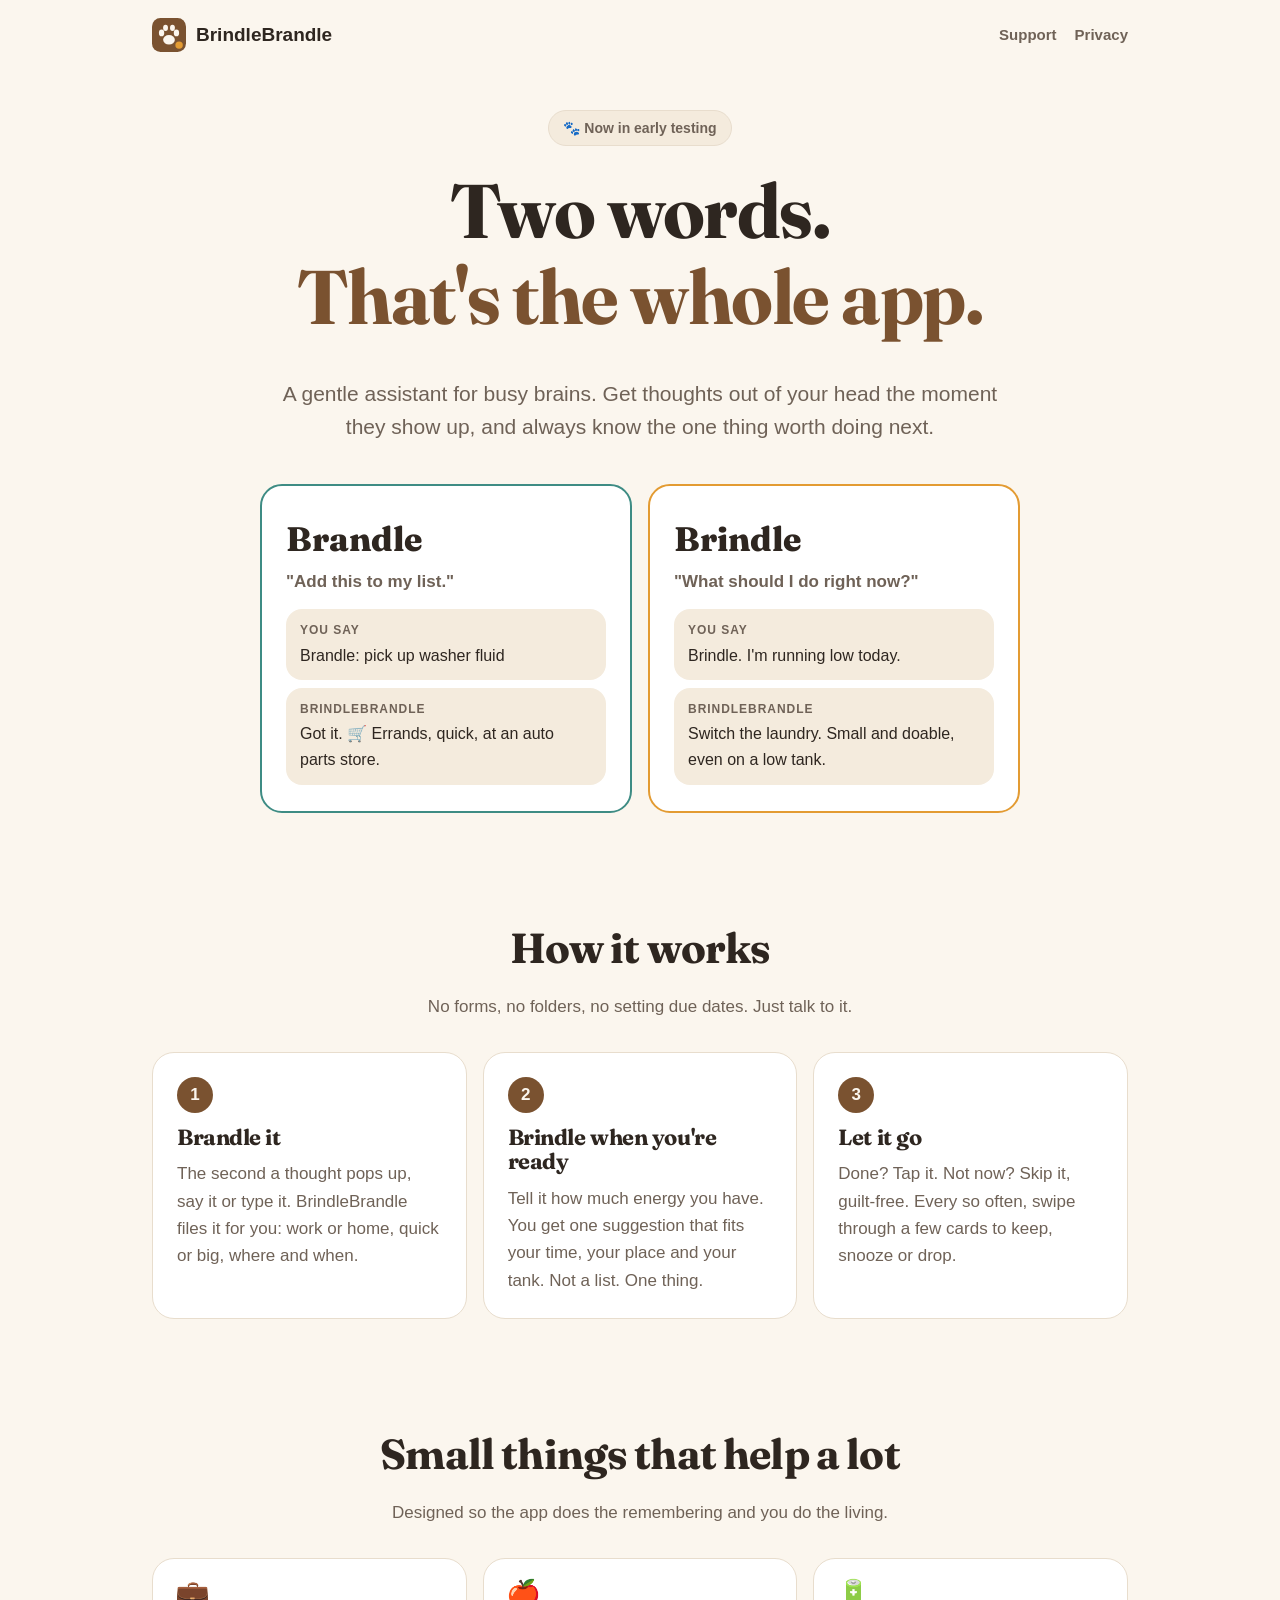
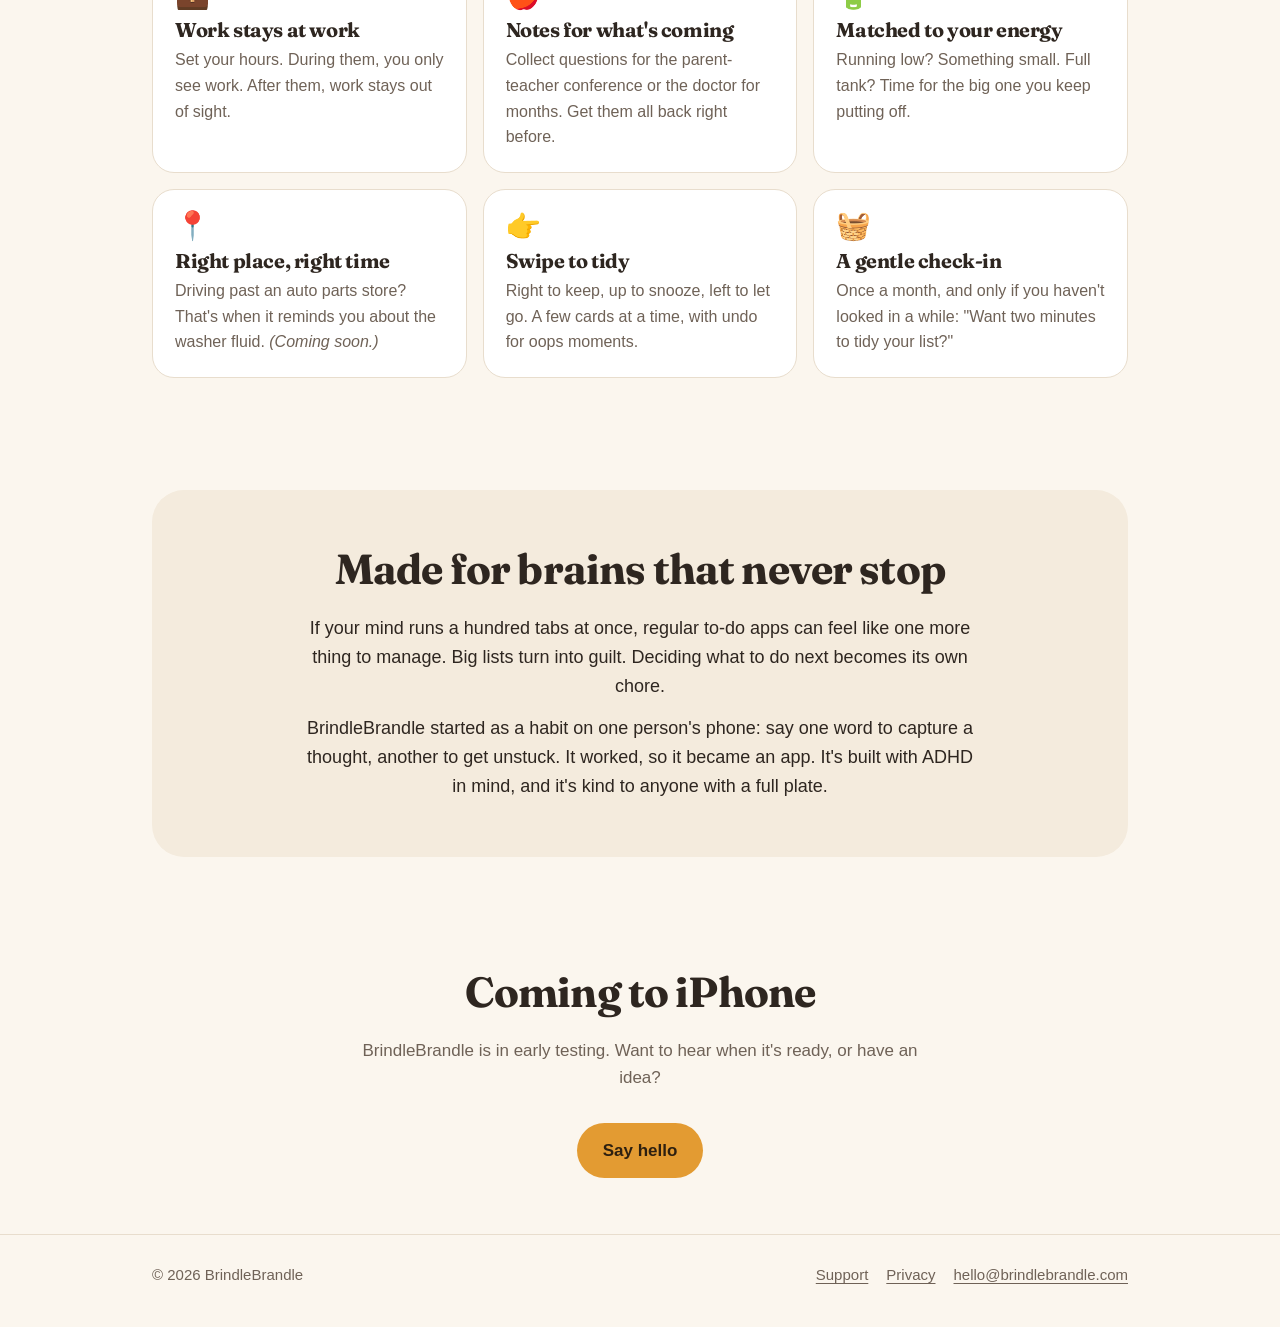
==== index.html @ 0b65d73f "BrindleBrandle website: home, privacy policy and support pages Co-Authored-By: Claude Opus 5.5 <nore" ====
<!doctype html>
<html lang="en">
<head>
  <meta charset="utf-8">
  <meta name="viewport" content="width=device-width, initial-scale=1">
  <title>BrindleBrandle</title>
  <meta name="description" content="A gentle assistant for busy brains. Say Brandle to add a thought. Say Brindle to get one thing to do right now.">
  <meta property="og:title" content="BrindleBrandle">
  <meta property="og:description" content="Say Brandle to add a thought. Say Brindle to get one thing to do right now.">
  <meta property="og:url" content="https://brindlebrandle.com/">
  <meta name="theme-color" content="#7A5230">
  <link rel="icon" href="favicon.svg" type="image/svg+xml">
  <link rel="preconnect" href="https://fonts.googleapis.com">
  <link rel="preconnect" href="https://fonts.gstatic.com" crossorigin>
  <link href="https://fonts.googleapis.com/css2?family=Fraunces:opsz,wght@9..144,700;9..144,800&display=swap" rel="stylesheet">
  <link rel="stylesheet" href="style.css">
</head>
<body>
  <header class="site-header">
    <div class="wrap">
      <a class="logo" href="./"><img src="favicon.svg" alt="">BrindleBrandle</a>
      <nav class="nav" aria-label="Main">
        <a href="support.html">Support</a>
        <a href="privacy.html">Privacy</a>
      </nav>
    </div>
  </header>

  <main>
    <div class="wrap hero">
      <span class="eyebrow">🐾 Now in early testing</span>
      <h1>Two words.<br><em>That's the whole app.</em></h1>
      <p class="lede">A gentle assistant for busy brains. Get thoughts out of your head the moment they show up, and always know the one thing worth doing next.</p>

      <div class="duo">
        <div class="word brandle">
          <p class="say">Brandle</p>
          <p class="means">"Add this to my list."</p>
          <div class="bubble"><strong>YOU SAY</strong>Brandle: pick up washer fluid</div>
          <div class="bubble" style="margin-top:8px"><strong>BRINDLEBRANDLE</strong>Got it. 🛒 Errands, quick, at an auto parts store.</div>
        </div>
        <div class="word brindle">
          <p class="say">Brindle</p>
          <p class="means">"What should I do right now?"</p>
          <div class="bubble"><strong>YOU SAY</strong>Brindle. I'm running low today.</div>
          <div class="bubble" style="margin-top:8px"><strong>BRINDLEBRANDLE</strong>Switch the laundry. Small and doable, even on a low tank.</div>
        </div>
      </div>
    </div>

    <section>
      <div class="wrap">
        <h2 class="section-title">How it works</h2>
        <p class="section-sub">No forms, no folders, no setting due dates. Just talk to it.</p>
        <div class="steps">
          <div class="step">
            <h3>Brandle it</h3>
            <p>The second a thought pops up, say it or type it. BrindleBrandle files it for you: work or home, quick or big, where and when.</p>
          </div>
          <div class="step">
            <h3>Brindle when you're ready</h3>
            <p>Tell it how much energy you have. You get one suggestion that fits your time, your place and your tank. Not a list. One thing.</p>
          </div>
          <div class="step">
            <h3>Let it go</h3>
            <p>Done? Tap it. Not now? Skip it, guilt-free. Every so often, swipe through a few cards to keep, snooze or drop.</p>
          </div>
        </div>
      </div>
    </section>

    <section>
      <div class="wrap">
        <h2 class="section-title">Small things that help a lot</h2>
        <p class="section-sub">Designed so the app does the remembering and you do the living.</p>
        <div class="features">
          <div class="feature">
            <span class="icon" aria-hidden="true">💼</span>
            <h3>Work stays at work</h3>
            <p>Set your hours. During them, you only see work. After them, work stays out of sight.</p>
          </div>
          <div class="feature">
            <span class="icon" aria-hidden="true">🍎</span>
            <h3>Notes for what's coming</h3>
            <p>Collect questions for the parent-teacher conference or the doctor for months. Get them all back right before.</p>
          </div>
          <div class="feature">
            <span class="icon" aria-hidden="true">🔋</span>
            <h3>Matched to your energy</h3>
            <p>Running low? Something small. Full tank? Time for the big one you keep putting off.</p>
          </div>
          <div class="feature">
            <span class="icon" aria-hidden="true">📍</span>
            <h3>Right place, right time</h3>
            <p>Driving past an auto parts store? That's when it reminds you about the washer fluid. <em>(Coming soon.)</em></p>
          </div>
          <div class="feature">
            <span class="icon" aria-hidden="true">👉</span>
            <h3>Swipe to tidy</h3>
            <p>Right to keep, up to snooze, left to let go. A few cards at a time, with undo for oops moments.</p>
          </div>
          <div class="feature">
            <span class="icon" aria-hidden="true">🧺</span>
            <h3>A gentle check-in</h3>
            <p>Once a month, and only if you haven't looked in a while: "Want two minutes to tidy your list?"</p>
          </div>
        </div>
      </div>
    </section>

    <section>
      <div class="wrap">
        <div class="why">
          <h2 class="section-title">Made for brains that never stop</h2>
          <p>If your mind runs a hundred tabs at once, regular to-do apps can feel like one more thing to manage. Big lists turn into guilt. Deciding what to do next becomes its own chore.</p>
          <p>BrindleBrandle started as a habit on one person's phone: say one word to capture a thought, another to get unstuck. It worked, so it became an app. It's built with ADHD in mind, and it's kind to anyone with a full plate.</p>
        </div>
      </div>
    </section>

    <section class="status">
      <div class="wrap">
        <h2 class="section-title">Coming to iPhone</h2>
        <p class="section-sub">BrindleBrandle is in early testing. Want to hear when it's ready, or have an idea?</p>
        <a class="pill" href="mailto:hello@brindlebrandle.com?subject=BrindleBrandle">Say hello</a>
      </div>
    </section>
  </main>

  <footer class="site-footer">
    <div class="wrap">
      <span>© 2026 BrindleBrandle</span>
      <nav aria-label="Footer">
        <a href="support.html">Support</a>
        <a href="privacy.html">Privacy</a>
        <a href="mailto:hello@brindlebrandle.com">hello@brindlebrandle.com</a>
      </nav>
    </div>
  </footer>
</body>
</html>
---- style.css ----
:root {
  --bg: #FBF6EE;
  --card: #FFFFFF;
  --card-alt: #F4EBDD;
  --ink: #2E2620;
  --soft: #6F6257;
  --line: #E8DDCD;
  --brindle: #7A5230;
  --accent: #E39B32;
  --accent-ink: #2E2010;
  --calm: #3E8C84;
  --radius: 22px;
  --max: 1040px;
  color-scheme: light;
}

@media (prefers-color-scheme: dark) {
  :root {
    --bg: #1A1613;
    --card: #26201B;
    --card-alt: #312922;
    --ink: #F3EBDF;
    --soft: #B3A594;
    --line: #3D342C;
    --brindle: #D2A274;
    --accent: #F0AE4A;
    --calm: #6CC0B6;
    color-scheme: dark;
  }
}

* { box-sizing: border-box; }

html { -webkit-text-size-adjust: 100%; }

body {
  margin: 0;
  background: var(--bg);
  color: var(--ink);
  font: 17px/1.6 ui-sans-serif, -apple-system, BlinkMacSystemFont, "Segoe UI", Roboto, sans-serif;
}

h1, h2, h3 {
  font-family: "Fraunces", Georgia, serif;
  line-height: 1.12;
  letter-spacing: -0.02em;
  margin: 0 0 0.5em;
}

a { color: var(--brindle); text-underline-offset: 3px; }
a:hover { color: var(--accent); }
:focus-visible { outline: 3px solid var(--accent); outline-offset: 3px; border-radius: 6px; }

.wrap { max-width: var(--max); margin: 0 auto; padding: 0 16px; }
@media (min-width: 700px) { .wrap { padding: 0 32px; } }

/* Header */
.site-header { padding: 18px 0; }
.site-header .wrap { display: flex; align-items: center; justify-content: space-between; gap: 16px; }
.logo { display: flex; align-items: center; gap: 10px; font-weight: 800; font-size: 19px; color: var(--ink); text-decoration: none; }
.logo img { width: 34px; height: 34px; }
.nav { display: flex; gap: 18px; font-size: 15px; }
.nav a { color: var(--soft); text-decoration: none; font-weight: 600; }
.nav a:hover, .nav a[aria-current="page"] { color: var(--ink); }

/* Hero */
.hero { padding-top: 40px; padding-bottom: 56px; text-align: center; }
.eyebrow {
  display: inline-block; padding: 6px 14px; border-radius: 999px;
  background: var(--card-alt); border: 1px solid var(--line);
  font-size: 14px; font-weight: 700; color: var(--soft); margin-bottom: 22px;
}
.hero h1 { font-size: clamp(42px, 9vw, 76px); }
.hero h1 em { font-style: normal; color: var(--brindle); }
.lede { font-size: clamp(18px, 2.4vw, 21px); color: var(--soft); max-width: 36em; margin: 0 auto; }

.duo { display: grid; gap: 16px; margin: 40px auto 0; max-width: 760px; }
@media (min-width: 640px) { .duo { grid-template-columns: 1fr 1fr; } }
.word {
  background: var(--card); border: 1px solid var(--line); border-radius: var(--radius);
  padding: 26px 24px; text-align: left;
}
.word .say { font-family: "Fraunces", Georgia, serif; font-size: 34px; font-weight: 800; margin: 0; }
.word .means { color: var(--soft); margin: 2px 0 14px; font-weight: 600; }
.bubble {
  background: var(--card-alt); border-radius: 16px; padding: 12px 14px; font-size: 16px;
}
.bubble strong { display: block; font-size: 12px; letter-spacing: 0.08em; color: var(--soft); margin-bottom: 2px; }
.word.brindle { border: 2px solid var(--accent); }
.word.brandle { border: 2px solid var(--calm); }

/* Sections */
section { padding: 56px 0; }
.section-title { text-align: center; font-size: clamp(30px, 5vw, 42px); }
.section-sub { text-align: center; color: var(--soft); max-width: 34em; margin: 0 auto 32px; }

.steps { display: grid; gap: 16px; counter-reset: step; }
@media (min-width: 760px) { .steps { grid-template-columns: repeat(3, 1fr); } }
.step { background: var(--card); border: 1px solid var(--line); border-radius: var(--radius); padding: 24px; }
.step::before {
  counter-increment: step; content: counter(step);
  display: grid; place-items: center; width: 36px; height: 36px; border-radius: 50%;
  background: var(--brindle); color: var(--bg); font-weight: 800; margin-bottom: 12px;
}
.step h3 { font-size: 22px; }
.step p { margin: 0; color: var(--soft); }

.features { display: grid; gap: 16px; }
@media (min-width: 640px) { .features { grid-template-columns: 1fr 1fr; } }
@media (min-width: 960px) { .features { grid-template-columns: repeat(3, 1fr); } }
.feature { background: var(--card); border: 1px solid var(--line); border-radius: var(--radius); padding: 22px; }
.feature .icon { font-size: 28px; line-height: 1; display: block; margin-bottom: 10px; }
.feature h3 { font-size: 20px; margin-bottom: 6px; }
.feature p { margin: 0; color: var(--soft); font-size: 16px; }

.why { background: var(--card-alt); border-radius: 32px; padding: 40px 24px; text-align: center; }
@media (min-width: 700px) { .why { padding: 56px; } }
.why p { max-width: 38em; margin: 0 auto 14px; font-size: 18px; }
.why p:last-child { margin-bottom: 0; }

.status { text-align: center; }
.pill {
  display: inline-block; background: var(--accent); color: var(--accent-ink);
  padding: 14px 26px; border-radius: 999px; font-weight: 800; text-decoration: none;
}
.pill:hover { color: var(--accent-ink); filter: brightness(1.05); }

/* Document pages */
.doc { max-width: 720px; padding: 24px 0 64px; }
.doc h1 { font-size: clamp(36px, 7vw, 52px); }
.doc h2 { font-size: 26px; margin-top: 1.6em; }
.doc .updated { color: var(--soft); margin-top: -0.4em; }
.doc .summary { background: var(--card); border: 1px solid var(--line); border-radius: var(--radius); padding: 18px 22px; }
.doc .summary ul { margin: 0; padding-left: 1.2em; }
.doc details { background: var(--card); border: 1px solid var(--line); border-radius: 16px; padding: 14px 18px; margin: 10px 0; }
.doc summary { font-weight: 700; cursor: pointer; }
.doc details p { margin: 10px 0 0; color: var(--soft); }

/* Footer */
.site-footer { border-top: 1px solid var(--line); padding: 28px 0 40px; color: var(--soft); font-size: 15px; }
.site-footer .wrap { display: flex; flex-wrap: wrap; justify-content: space-between; gap: 12px; }
.site-footer nav { display: flex; gap: 18px; }
.site-footer a { color: var(--soft); }
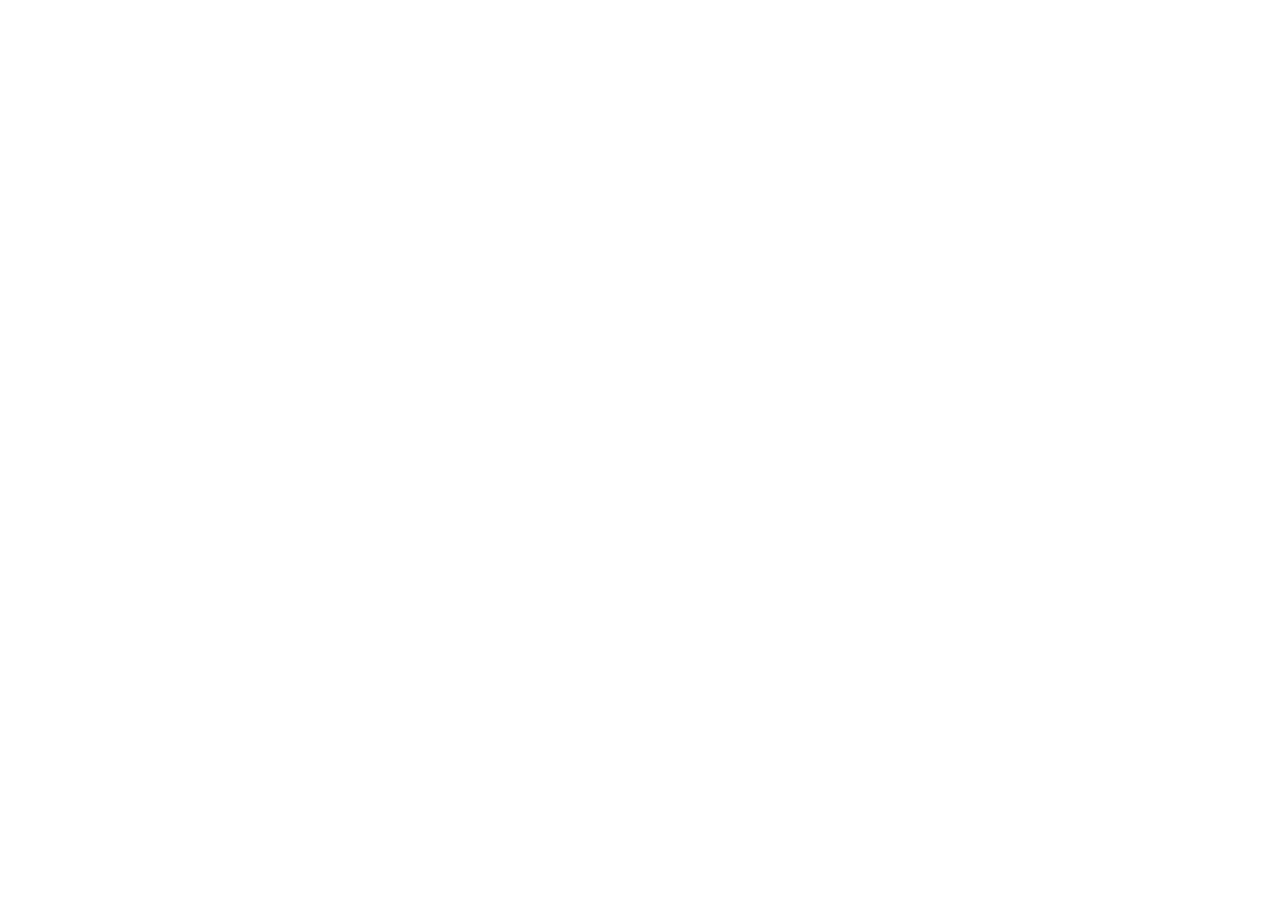
==== commit 5a3dfdff: "Redirect to remyanddoug.com: BrindleBrandle is now Remy & Doug Co-Authored-By: Claude Opus 5.5 <nore" ====
--- a/index.html
+++ b/index.html
@@ -3,139 +3,18 @@
 <head>
   <meta charset="utf-8">
   <meta name="viewport" content="width=device-width, initial-scale=1">
-  <title>BrindleBrandle</title>
-  <meta name="description" content="A gentle assistant for busy brains. Say Brandle to add a thought. Say Brindle to get one thing to do right now.">
-  <meta property="og:title" content="BrindleBrandle">
-  <meta property="og:description" content="Say Brandle to add a thought. Say Brindle to get one thing to do right now.">
-  <meta property="og:url" content="https://brindlebrandle.com/">
-  <meta name="theme-color" content="#7A5230">
-  <link rel="icon" href="favicon.svg" type="image/svg+xml">
-  <link rel="preconnect" href="https://fonts.googleapis.com">
-  <link rel="preconnect" href="https://fonts.gstatic.com" crossorigin>
-  <link href="https://fonts.googleapis.com/css2?family=Fraunces:opsz,wght@9..144,700;9..144,800&display=swap" rel="stylesheet">
-  <link rel="stylesheet" href="style.css">
+  <title>BrindleBrandle is now Remy &amp; Doug</title>
+  <meta name="robots" content="noindex">
+  <link rel="canonical" href="https://remyanddoug.com/">
+  <meta http-equiv="refresh" content="0; url=https://remyanddoug.com/">
+  <style>
+    :root { color-scheme: light dark; }
+    body { margin: 0; min-height: 100vh; display: grid; place-items: center; background: #FAFAF9; color: #1C1C1B; font: 300 18px/1.5 ui-sans-serif, -apple-system, sans-serif; text-align: center; padding: 16px; }
+    @media (prefers-color-scheme: dark) { body { background: #111111; color: #EDEDEA; } }
+    a { color: inherit; }
+  </style>
 </head>
 <body>
-  <header class="site-header">
-    <div class="wrap">
-      <a class="logo" href="./"><img src="favicon.svg" alt="">BrindleBrandle</a>
-      <nav class="nav" aria-label="Main">
-        <a href="support.html">Support</a>
-        <a href="privacy.html">Privacy</a>
-      </nav>
-    </div>
-  </header>
-
-  <main>
-    <div class="wrap hero">
-      <span class="eyebrow">🐾 Now in early testing</span>
-      <h1>Two words.<br><em>That's the whole app.</em></h1>
-      <p class="lede">A gentle assistant for busy brains. Get thoughts out of your head the moment they show up, and always know the one thing worth doing next.</p>
-
-      <div class="duo">
-        <div class="word brandle">
-          <p class="say">Brandle</p>
-          <p class="means">"Add this to my list."</p>
-          <div class="bubble"><strong>YOU SAY</strong>Brandle: pick up washer fluid</div>
-          <div class="bubble" style="margin-top:8px"><strong>BRINDLEBRANDLE</strong>Got it. 🛒 Errands, quick, at an auto parts store.</div>
-        </div>
-        <div class="word brindle">
-          <p class="say">Brindle</p>
-          <p class="means">"What should I do right now?"</p>
-          <div class="bubble"><strong>YOU SAY</strong>Brindle. I'm running low today.</div>
-          <div class="bubble" style="margin-top:8px"><strong>BRINDLEBRANDLE</strong>Switch the laundry. Small and doable, even on a low tank.</div>
-        </div>
-      </div>
-    </div>
-
-    <section>
-      <div class="wrap">
-        <h2 class="section-title">How it works</h2>
-        <p class="section-sub">No forms, no folders, no setting due dates. Just talk to it.</p>
-        <div class="steps">
-          <div class="step">
-            <h3>Brandle it</h3>
-            <p>The second a thought pops up, say it or type it. BrindleBrandle files it for you: work or home, quick or big, where and when.</p>
-          </div>
-          <div class="step">
-            <h3>Brindle when you're ready</h3>
-            <p>Tell it how much energy you have. You get one suggestion that fits your time, your place and your tank. Not a list. One thing.</p>
-          </div>
-          <div class="step">
-            <h3>Let it go</h3>
-            <p>Done? Tap it. Not now? Skip it, guilt-free. Every so often, swipe through a few cards to keep, snooze or drop.</p>
-          </div>
-        </div>
-      </div>
-    </section>
-
-    <section>
-      <div class="wrap">
-        <h2 class="section-title">Small things that help a lot</h2>
-        <p class="section-sub">Designed so the app does the remembering and you do the living.</p>
-        <div class="features">
-          <div class="feature">
-            <span class="icon" aria-hidden="true">💼</span>
-            <h3>Work stays at work</h3>
-            <p>Set your hours. During them, you only see work. After them, work stays out of sight.</p>
-          </div>
-          <div class="feature">
-            <span class="icon" aria-hidden="true">🍎</span>
-            <h3>Notes for what's coming</h3>
-            <p>Collect questions for the parent-teacher conference or the doctor for months. Get them all back right before.</p>
-          </div>
-          <div class="feature">
-            <span class="icon" aria-hidden="true">🔋</span>
-            <h3>Matched to your energy</h3>
-            <p>Running low? Something small. Full tank? Time for the big one you keep putting off.</p>
-          </div>
-          <div class="feature">
-            <span class="icon" aria-hidden="true">📍</span>
-            <h3>Right place, right time</h3>
-            <p>Driving past an auto parts store? That's when it reminds you about the washer fluid. <em>(Coming soon.)</em></p>
-          </div>
-          <div class="feature">
-            <span class="icon" aria-hidden="true">👉</span>
-            <h3>Swipe to tidy</h3>
-            <p>Right to keep, up to snooze, left to let go. A few cards at a time, with undo for oops moments.</p>
-          </div>
-          <div class="feature">
-            <span class="icon" aria-hidden="true">🧺</span>
-            <h3>A gentle check-in</h3>
-            <p>Once a month, and only if you haven't looked in a while: "Want two minutes to tidy your list?"</p>
-          </div>
-        </div>
-      </div>
-    </section>
-
-    <section>
-      <div class="wrap">
-        <div class="why">
-          <h2 class="section-title">Made for brains that never stop</h2>
-          <p>If your mind runs a hundred tabs at once, regular to-do apps can feel like one more thing to manage. Big lists turn into guilt. Deciding what to do next becomes its own chore.</p>
-          <p>BrindleBrandle started as a habit on one person's phone: say one word to capture a thought, another to get unstuck. It worked, so it became an app. It's built with ADHD in mind, and it's kind to anyone with a full plate.</p>
-        </div>
-      </div>
-    </section>
-
-    <section class="status">
-      <div class="wrap">
-        <h2 class="section-title">Coming to iPhone</h2>
-        <p class="section-sub">BrindleBrandle is in early testing. Want to hear when it's ready, or have an idea?</p>
-        <a class="pill" href="mailto:hello@brindlebrandle.com?subject=BrindleBrandle">Say hello</a>
-      </div>
-    </section>
-  </main>
-
-  <footer class="site-footer">
-    <div class="wrap">
-      <span>© 2026 BrindleBrandle</span>
-      <nav aria-label="Footer">
-        <a href="support.html">Support</a>
-        <a href="privacy.html">Privacy</a>
-        <a href="mailto:hello@brindlebrandle.com">hello@brindlebrandle.com</a>
-      </nav>
-    </div>
-  </footer>
+  <p>BrindleBrandle is now <strong>Remy &amp; Doug</strong>.<br><a href="https://remyanddoug.com/">Continue to remyanddoug.com</a></p>
 </body>
 </html>
